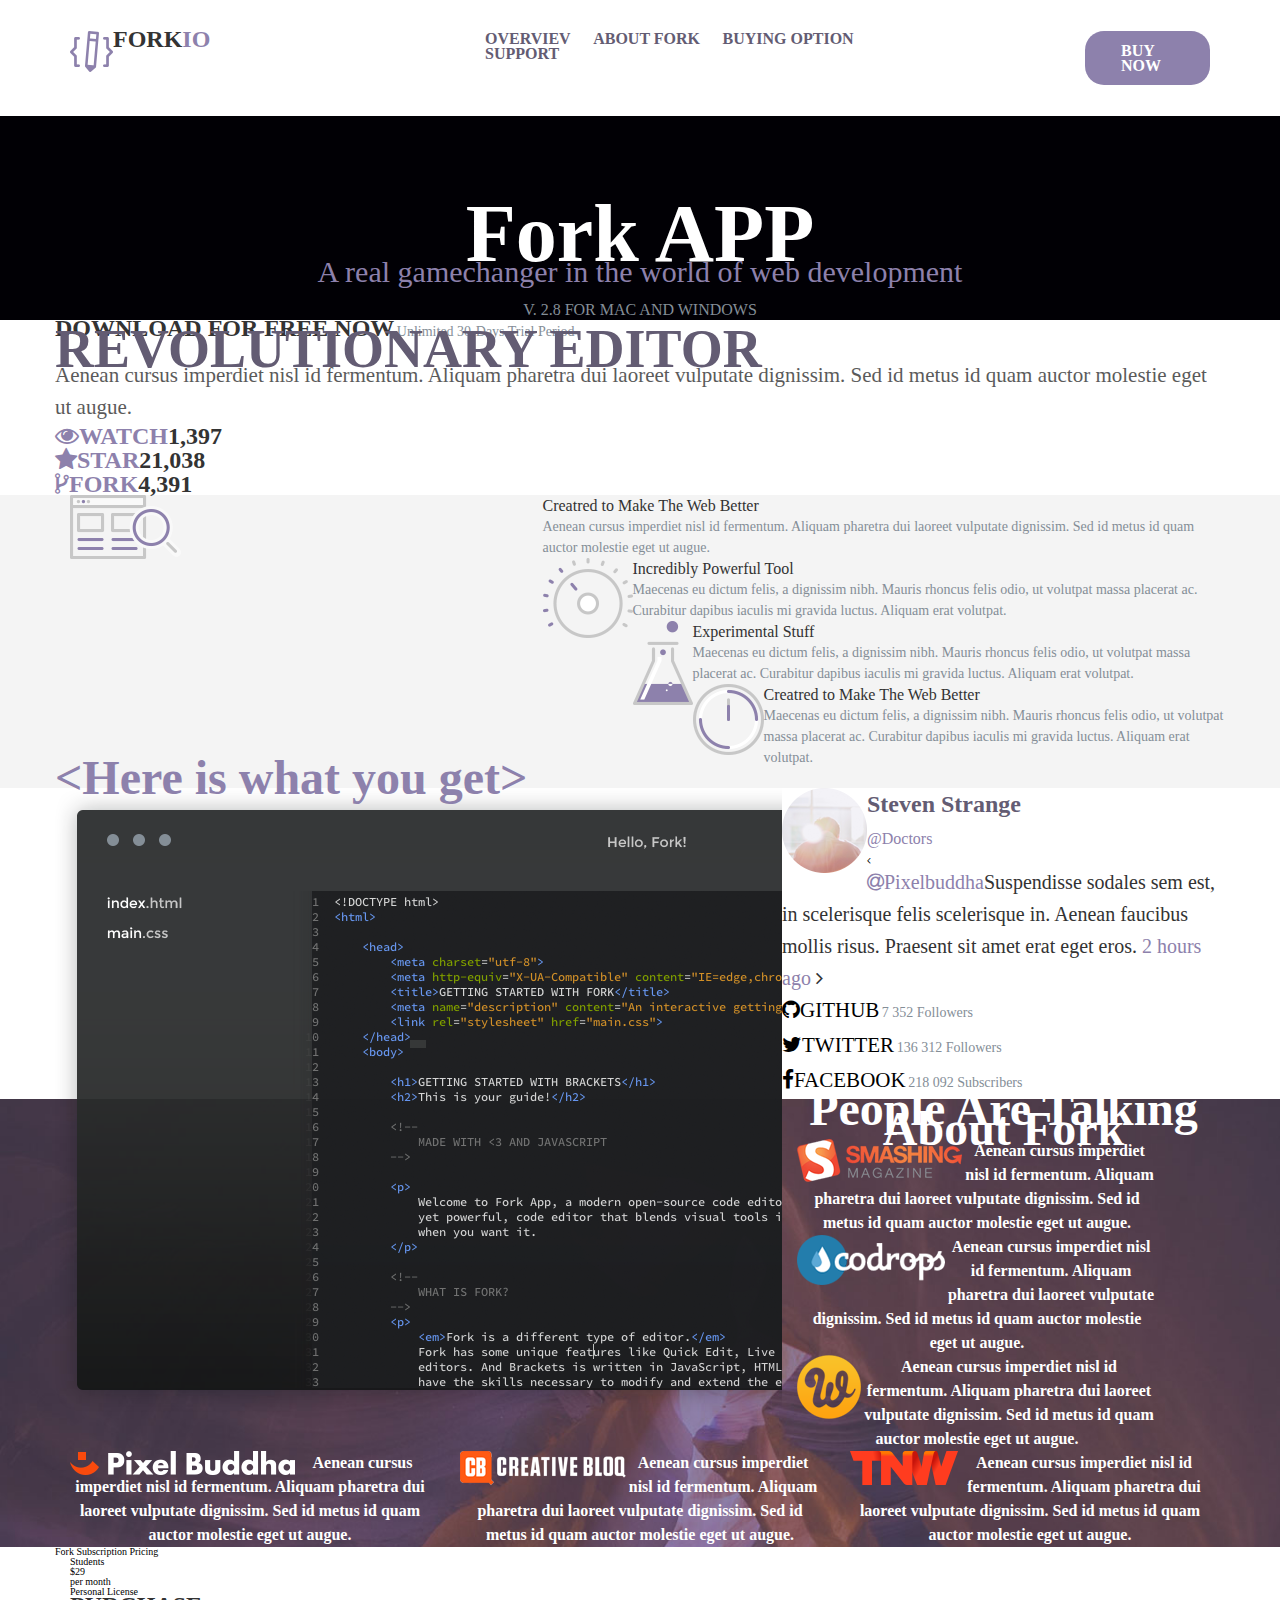
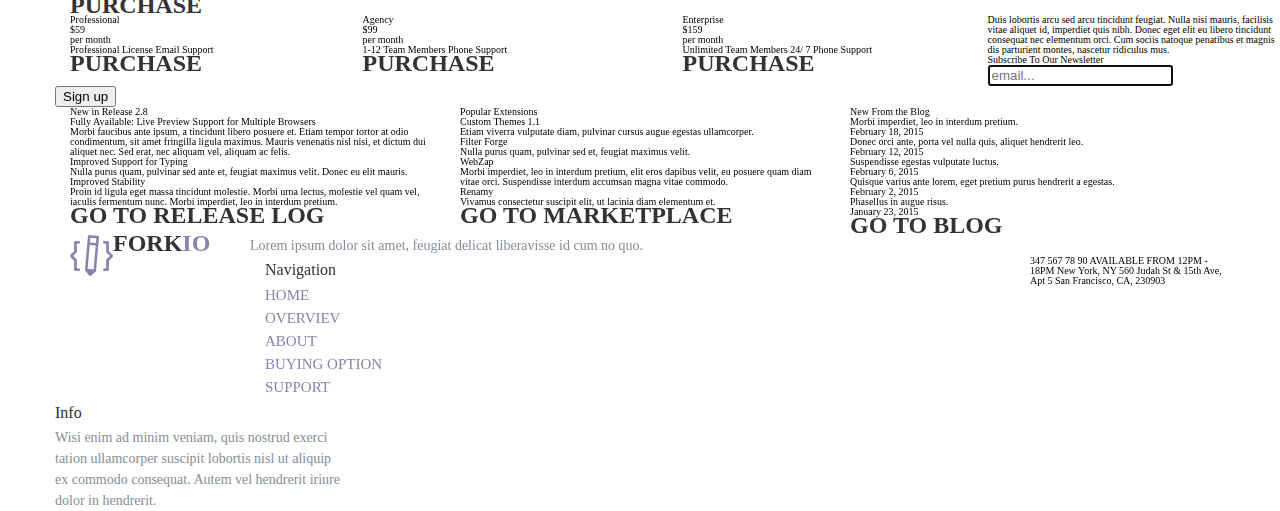
==== lesson10/index.html @ 921e69d2 "Added lesson10 & final lesson8" ====
<!DOCTYPE html>
<html>
<head>
	<title>lesson10</title>
	<meta charset="UTF-8">
	<meta name="viewport" content="width=device-width, initial-scale=1">
	<link href="../style/reset.css" rel="stylesheet" type="text/css">
	<link href="style/grid.css" rel="stylesheet" type="text/css">
	<link href="style/style.css" rel="stylesheet" type="text/css">
	<link href="style/media.css" rel="stylesheet" type="text/css">
	<link href="https://maxcdn.bootstrapcdn.com/font-awesome/4.5.0/css/font-awesome.min.css" rel="stylesheet">
</head>
<body>
	<header>
		<div class="container">
			<div class="m-col-4 xs-col-6 logo">
				<a href="#">
					<img src="img/logo.png" alt="logo">
					FORK<span>IO</span>
				</a>
			</div>
			<div class="m-col-8 xs-col-6 header-left">
				<nav class="m-col-8 xs-col-6">
					<ul>
						<li><a href="#">Overviev</a></li>
						<li><a href="#">About Fork</a></li>
						<li><a href="#">Buying Option</a></li>
						<li><a href="#">Support</a></li>
					</ul>
				</nav>
				<a class="s-col-2 button small" href="#">Buy Now</a>
			</div>
		</div>		
	</header>
	<section class="hero">
		<div class="container">
			<div class="">
				<h1>Fork APP</h1>
				<p>A real gamechanger in the world of web development</p>
				<span>v. 2.8 For Mac and Windows</span>
			</div>
		</div>
	</section>
	<section class="editor">
		<div class="container">
			<div class="download">
				<a href="#" class="button">Download For Free Now</a>
				<span>Unlimited 30-Days Trial Period</span>
			</div>
			<h1>Revolutionary editor</h1>
			<p>Aenean cursus imperdiet nisl id fermentum. Aliquam pharetra dui laoreet vulputate dignissim. Sed id metus id quam auctor molestie eget ut augue.</p>
			<ul>
				<li>
					<a href="#">
						<span><i class="fa fa-eye"></i>Watch</span>1,397
					</a>
				</li>
				<li>
					<a href="#">
						<span><i class="fa fa-star"></i>Star</span>21,038
					</a>
				</li>
				<li>
					<a href="#">
						<span><i class="fa fa-code-fork"></i>Fork</span>4,391
					</a>
				</li>
			</ul>
		</div>
	</section>
	<section class="features">
		<div class="container">
			<div class="">
				<ul>
		            <li>
		              	<div class="xs-col-12 s-col-6 m-col-5">
		               		<img src="img/icon1.png" alt="icon1">
		              	</div>
		             	<div class="">
			                <h3>Creatred to Make The Web Better</h3>
			                <p>Aenean cursus imperdiet nisl id fermentum. Aliquam pharetra dui laoreet vulputate dignissim. Sed id metus id quam auctor molestie eget ut augue.</p>
		              	</div>
		            </li>
		            <li>
		              	<div class="">
		               		<img src="img/icon2.png" alt="icon2">
		            	</div>
		             	<div class="text-box">
			                <h3>Incredibly Powerful Tool</h3>
			                <p>Maecenas eu dictum felis, a dignissim nibh. Mauris rhoncus felis odio, ut volutpat massa placerat ac. Curabitur dapibus iaculis mi gravida luctus. Aliquam erat volutpat.</p>
		             	</div>
		            </li>
		            <li>
		             	<div class="">
		                	<img src="img/icon3.png" alt="icon3">
		              	</div>
		              	<div class="text-box">
		                	<h3>Experimental Stuff</h3>
		                	<p>Maecenas eu dictum felis, a dignissim nibh. Mauris rhoncus felis odio, ut volutpat massa placerat ac. Curabitur dapibus iaculis mi gravida luctus. Aliquam erat volutpat.</p>
		           		</div>
		            </li>
		            <li>
		              	<div class="">
		                	<img src="img/icon4.png" alt="icon4">
		             	</div>
		              	<div class="">
		                	<h3>Creatred to Make The Web Better</h3>
		                	<p>Maecenas eu dictum felis, a dignissim nibh. Mauris rhoncus felis odio, ut volutpat massa placerat ac. Curabitur dapibus iaculis mi gravida luctus. Aliquam erat volutpat.</p>
		              	</div>
		            </li>
	          	</ul>
	        <div class=""> 	
	        	<h1>&#60;Here is what you get&#62;</h1>
	          	<img src="img/code.png" alt="code">					
	        </div>   	
          	</div>
		</div>
	</section>
	<section class="social">
		<div class="container">
			<div class="author">
				<div>
		            <img src="img/usirpic.png" alt="usirpic">
		        </div>
		        <div>
		        	Steven Strange
		        </div>
		        <span>@Doctors</span>
		    </div>
	        <div class="peremotka">
	        	<i class="fa fa-angle-left"></i>
			    <p><span><i class="fa fa-at"></i>Pixelbuddha</span>Suspendisse sodales sem est, in scelerisque felis scelerisque in. Aenean faucibus mollis risus. Praesent sit amet erat eget eros.
				</span>
				<span>2 hours ago</span>
				<i class="fa fa-angle-right"></i>
		        </div>		
			</div>
			<div class="soc_seti">
				<ul>
					<li>
						<a href="#" class="button"><i class="fa fa-github"></i>GitHub</a>
						<span>7 352 Followers</span>
					</li>
					<li>
						<a href="#" class="button"><i class="fa fa-twitter"></i>Twitter</a>
						<span>136 312 Followers</span>
					</li>
					<li>
						<a href="#" class="button"><i class="fa fa-facebook"></i>Facebook</a>
						<span>218 092 Subscribers</span>
					</li>
				</ul>
			</div>
		</div>
	</section>
	<section class="fork">
		<div class="container">
			<h1>People Are Talking About Fork</h1>
			<div class="row">
				<div class="xs-col-6 m-col-4">
			        <img src="img/logo1.png" alt="logo1">
	                <p>Aenean cursus imperdiet nisl id fermentum. Aliquam pharetra dui laoreet vulputate dignissim. Sed id metus id quam auctor molestie eget ut augue.</p>
				</div>
				<div class="xs-col-6 m-col-4">
			        <img src="img/logo2.png" alt="logo2">
	                <p>Aenean cursus imperdiet nisl id fermentum. Aliquam pharetra dui laoreet vulputate dignissim. Sed id metus id quam auctor molestie eget ut augue.</p>
				</div>	
				<div class="xs-col-6 m-col-4">
			        <img src="img/logo3.png" alt="logo3">
	                <p>Aenean cursus imperdiet nisl id fermentum. Aliquam pharetra dui laoreet vulputate dignissim. Sed id metus id quam auctor molestie eget ut augue.</p>
				</div>
				<div class="xs-col-6 m-col-4">
			        <img src="img/logo4.png" alt="logo4">
	                <p>Aenean cursus imperdiet nisl id fermentum. Aliquam pharetra dui laoreet vulputate dignissim. Sed id metus id quam auctor molestie eget ut augue.</p>
				</div>
				<div class="xs-col-6 m-col-4">
			        <img src="img/logo5.png" alt="logo5">
	                <p>Aenean cursus imperdiet nisl id fermentum. Aliquam pharetra dui laoreet vulputate dignissim. Sed id metus id quam auctor molestie eget ut augue.</p>
				</div>
				<div class="xs-col-6 m-col-4">
			        <img src="img/logo6.png" alt="logo6">
	                <p>Aenean cursus imperdiet nisl id fermentum. Aliquam pharetra dui laoreet vulputate dignissim. Sed id metus id quam auctor molestie eget ut augue.</p>
				</div>
			</div>
		</div>
	</section>
	<section id="subscription">
		<div class="container">
			<h1>Fork Subscription Pricing</h1>
			<div class="row">
				<div class="s-col-3">
					<h2>Students</h2>
					<span class="">$29</span>
					<div>per month</div>
					<p class="">Personal License</p>
					<a href="#" class="button white">purchase</a>
					</div>
				</div>
				<div class="s-col-3">
					<h2>Professional</h2>
					<span class="">$59</span>
					<div>per month</div>
					<p class="">Professional License Email Support</p>
					<a href="#" class="button white">purchase</a>
					</div>
				</div>
				<div class="s-col-3">
					<h2>Agency</h2>
					<span class="">$99</span>
					<div>per month</div>
					<p class="">1-12 Team Members Phone Support</p>
					<a href="#" class="button white">purchase</a>
					</div>
				</div>
				<div class="s-col-3">
					<h2>Enterprise</h2>
					<span class="">$159</span>
					<div>per month</div>
					<p class="">Unlimited Team Members 24/ 7 Phone Support</p>
					<a href="#" class="button white">purchase</a>
					</div>
				</div>
				<p>
					Duis lobortis arcu sed arcu tincidunt feugiat. Nulla nisi mauris, facilisis vitae aliquet id, imperdiet quis nibh. Donec eget elit eu libero tincidunt consequat nec elementum orci. Cum sociis natoque penatibus et magnis dis parturient montes, nascetur ridiculus mus. 
				</p>
			</div>
		</div>
	</section>
	<section class="newsletter">
		<div class="container">
			<h1>Subscribe To Our Newsletter</h1>
			<div class="sign_up">
				<form action="#" method="GET">
	    			<input type="email" placeholder="email..." autofocus="">
	  			  	<button type="submit">Sign up</button>
				</form>	
			</div>
		</div>
	</section>
	<section id="links">
		<div class="container">
			<div class="">
				<div class="m-col-4 s-col-12">
					<h2>New in Release 2.8</h2>
					<h3>Fully Available: Live Preview Support for Multiple Browsers</h3>
					<p>Morbi faucibus ante ipsum, a tincidunt libero posuere et. Etiam 
					tempor tortor at odio condimentum, sit amet fringilla ligula maximus.
					Mauris venenatis nisl nisi, et dictum dui aliquet nec. 
					Sed erat, nec aliquam vel, aliquam ac felis. 
					</p>
					<h3>Improved Support for Typing </h3>
					<p>Nulla purus quam, pulvinar sed ante et, feugiat maximus velit. Donec eu elit mauris. </p>
					<h3>Improved Stability</h3>
					<p>Proin id ligula eget massa tincidunt molestie. Morbi urna lectus, molestie vel quam vel, iaculis fermentum nunc. Morbi imperdiet, leo in interdum pretium.</p>
					<div class="">
						<a href="#" class="">Go to Release Log</a>
					</div>
				</div>
				<div class="m-col-4 s-col-12">
					<h2>Popular Extensions</h2>
					<h3>Custom Themes 1.1</h3>
					<p>Etiam viverra vulputate diam, pulvinar cursus augue egestas ullamcorper. </p>
					<h3>Filter Forge</h3>
					<p>Nulla purus quam, pulvinar sed et, feugiat maximus velit.</p>
					<h3>WebZap</h3>
					<p>Morbi imperdiet, leo in interdum pretium, elit eros dapibus velit, eu posuere quam diam vitae orci. Suspendisse interdum accumsan magna vitae commodo.
					</p>
					<h3>Renamy</h3>
					<p>Vivamus consectetur suscipit elit, ut lacinia diam elementum et.</p>
					<div class="">
						<a href="#" class="">Go to Marketplace</a>
					</div>
				</div>
				<div class="m-col-4 s-col-12">
					<h2>New From the Blog</h2>
					<p>Morbi imperdiet, leo in interdum pretium.</p>
					<span>February 18, 2015</span>
					<p>Donec orci ante, porta vel nulla quis, aliquet hendrerit leo.
					</p>
					<span>February 12, 2015</span>
					<p>Suspendisse egestas vulputate luctus.</p>
					<span>February 6, 2015</span>
					<p>Quisque varius ante lorem, eget pretium purus hendrerit a egestas. </p>
					<span>February 2, 2015</span>
					<p>Phasellus in augue risus. </p>
					<span>January 23, 2015</span>
					<div class="">
						<a href="#" class="">Go to Blog</a>
					</div>
				</div>
			</div>
		</div>
	</section>
	<footer>
		<div class="container">
			<div class="s-col-2 logo">
				<a href="#">
					<img src="img/logo.png" alt="logo">
					FORK<span>IO</span>
				</a>
			</div>
			<p>Lorem ipsum dolor sit amet, feugiat delicat liberavisse id cum no quo.</p>
			<div class="">
				<nav class="m-col-8">
					<h2>Navigation</h2>
					<ul>
						<li><a href="#">Home</a></li>
						<li><a href="#">Overviev</a></li>
						<li><a href="#">About</a></li>
						<li><a href="#">Buying Option</a></li>
						<li><a href="#">Support</a></li>
					</ul>
				</nav>
			</div>
			<div class="adress">
				<span>347 567 78 90</span>
				<span>AVAILABLE FROM 12PM - 18PM</span>
				<span>New York, NY</span>
				<adress>560 Judah St &#38; 15th Ave, Apt 5 San Francisco, CA, 230903</adress>
			</div>
			<div class="info  m-col-3">
				<h2>Info</h2>
				<p>
					Wisi enim ad minim veniam, quis nostrud exerci tation ullamcorper suscipit lobortis nisl ut aliquip ex commodo consequat. Autem vel hendrerit iriure dolor in hendrerit.
				</p>
			</div>
		</div>		
	</footer>
</body>
</html>
---- lesson10/style/grid.css ----
html {
  font-size: 62.5%;
}

.container {
  margin-right: auto;
  margin-left: auto;
  padding-right: 15px;
  padding-left: 15px;
}

.container:before,
.container:after {
  display: block;
  /* content: " "; */
}

.container:after {
  clear: both;
}

.row {
  margin-right: -15px;
  margin-left: -15px;
}

.row:before,
.row:after {
  display: block;
  content: " ";
}

.row:after {
  clear: both;
}

.xs-col-6,
.xs-col-12,
.s-col-2,
.s-col-3,
.s-col-9,
.s-col-10,
.s-col-12,
.m-col-4,
.m-col-8,
.l-col-3,
.l-col-6 {
  position: relative;
  padding-right: 15px;
  padding-left: 15px;
  min-height: 1px;
  box-sizing: border-box;
}


.visible-xs,
.visible-sm,
.visible-md,
.visible-lg {
  display: none !important;
}

@media (min-width: 320px) {
   .container {
    max-width: 480px;
    padding-right: 0;
    padding-left: 0;
  }

  .row {
    margin-right: 0;
    margin-left: 0;
  }

  .xs-col-6 {
  width: 50%;
  float: left;
}

.xs-col-12 {
  width: 100%;
  float: none;
}



}

@media (min-width: 320px) and (max-width: 767px) {
  .visible-xs,
  .visible-sm {
    display: block !important;
  }
} 

@media (min-width: 768px) {

  .container {
    max-width: 750px;
    padding-right: 0;
    padding-left: 0;
  }

  .row {
    margin-right: 0;
    margin-left: 0;
  }

  .s-col-2,
  .s-col-3,
  .s-col-6,
  .s-col-9,
  .s-col-10 {
    float: left;
  }

  .s-col-2 {
    width: 16.666666666666664%;
  }

  .s-col-3 {
    width: 25%;
  }

  .s-col-6 {
    width: 50%;
  }

  .s-col-9 {
    width: 75%;
  }

  .s-col-10 {
    width: 83.33333333333334%;
  }

  .s-col-12 {
    width: 100%;
  }


  .visible-md,
  .visible-lg {
    display: block !important;
  }
}

@media (min-width: 980px) {
  .container {
    max-width: 960px;
  }

  .m-col-4,
  .m-col-8,
  .m-col-3,
  .m-col-5,
  .m-col-6,
  .m-col-7 {
    float: left;
  }
  
  .m-col-3 {
    width: 25%;
  }
  .m-col-4 {
    width: 33.33333333333333%;
  }

  .m-col-5 {
    width: 41.66666666666667%;
  }

  .m-col-6 {
    width: 50%;
  }
  
  .m-col-7 {
    width: 58.33333333333333%;
  }
  .m-col-8 {
    width: 66.66666666666666%;
  }
}

@media (min-width: 1200px) {
  .container {
    max-width: 1170px;
  }

  .l-col-3,
  .l-col-6 {
    float: left;
  }

  .l-col-3 {
    width: 25%;
  }

  .l-col-6 {
    width: 50%;
  }
}
---- lesson10/style/style.css ----
body {
	background-color: white; 
}

.container {
	width: 1170px;
}


/*---------------------  section_header --------------------*/
header {
	overflow: hidden;
	padding: 31px 0;
}

a {
	font-family: Lato;
	font-size: 24px;
	font-weight: 700;
	line-height: 16px;
	text-transform: uppercase;
	color: #333;
	text-decoration: none;
}

.logo a {
	padding-bottom: 11px;
}
img {
	display: block;
	max-width: 100%;
	float: left;
}

header .container {
	padding: 25px 15 px;
}

header .logo {
	text-transform: uppercase;
}

.header-left a {
	color: white;
	font-family: Montserrat;
	font-size: 16px;
	font-weight: 700;
	line-height: 15px;
	padding: 0px 10px;
}

.header-left nav ul li a:hover {
	color: #8d81ac;
	transition: 0,5;
}

.header-left
.button {
	background-color: #8d81ac;
	border-radius: 19px;
}

.header-left nav ul li a {
	color: #635c73;
}

.button.small {
    padding: 12px 36px;
    float: right;
}

header nav ul li {
	display: inline-block;
}

nav a {
	color: white;
	font-family: Montserrat;
	font-size: 16px;
	font-weight: 700;
	line-height: 15px;
}

a span {
	color: #8d81ac;
}




/*---------------------  section_hero --------------------*/

.hero {
	background-image: url('../img/background1.png');
	background-size: cover;
	text-align: center;
}

.hero h1 {
	color: white;
	font-family: Montserrat;
	font-size: 82px;
	font-weight: 700;
	line-height: 20px;
	padding: 108px 0 18px;
}

.hero p {
	color: #8d81ac;
	font-family: Lato;
	font-size: 30px;
	font-weight: 400;
	line-height: 20px;
	padding-bottom: 18px;
}

.hero span {
	color: #848e97;
	font-family: Montserrat;
	font-size: 16px;
	font-weight: 400;
	line-height: 20px;
	text-transform: uppercase;
}

/*---------------------  section_editor --------------------*/

.download button {
	width: 256px;
	height: 17px;
	color: white;
	font-family: Montserrat;
	font-size: 21px;
	font-weight: 700;
	line-height: 20px;
	background-color: #8d81ac;
}

.download span {
	color: #848e97;
	font-family: Montserrat;
	font-size: 14px;
	font-weight: 400;
	line-height: 15px;
}

.editor h1 {
	color: #635c73;
	font-family: Montserrat;
	font-size: 54px;
	font-weight: 700;
	line-height: 20px;
	text-transform: uppercase;
}
	
.editor p {
	opacity: 0.8;
	color: #323232;
	font-family: SourceSansPro;
	font-size: 21px;
	font-weight: 400;
	line-height: 32px;
}

/*---------------------  section_features --------------------*/

.features {
	background-color: #f4f4f4;
}

.features h1 {
	color: #8d81ac;
	font-family: Montserrat;
	font-size: 48px;
	font-weight: 700;
	line-height: 20px;
}

.features h3 {
	color: #323232;
	font-family: Montserrat;
	font-size: 16px;
	font-weight: 400;
	line-height: 21px;
}

.features p {
	color: #848e97;
	font-family: Montserrat;
	font-size: 14px;
	font-weight: 400;
	line-height: 21px;
}

/*---------------------  section_social --------------------*/

.author {
	color: #635c73;
	font-family: Montserrat;
	font-size: 24px;
	font-weight: 700;
	line-height: 32px;
}

.author span {
	color: #8d81ac;
	font-family: Montserrat;
	font-size: 16px;
	font-weight: 400;
	line-height: 32px;
}

.peremotka p {
	font-family: SourceSansPro;
	font-size: 20px;
	font-weight: 400;
	line-height: 32px;
	color: #333;
}

.peremotka p span{
	color: #8d81ac;
}

.soc_seti a {
	color: black;z
	font-family: Montserrat;
	font-size: 21px;
	font-weight: 400;
	line-height: 32px;
}

.soc_seti span {
	color: #848e97;
	font-family: Montserrat;
	font-size: 14px;
	font-weight: 400;
	line-height: 32px;
}

.soc_seti button {
	background-color: #f3f3f3;
	border-radius: 4px;
}

/*---------------------  section_fork --------------------*/

.fork {
	background-image: url('../img/background5.png');
	background-size: cover;
	text-align: center;
}

.fork h1 {
	color: white;
	font-family: Montserrat;
	font-size: 48px;
	font-weight: 700;
	line-height: 20px;
}

.fork p {
	color: white;
	font-family: SourceSansPro;
	font-size: 16px;
	font-weight: 700;
	line-height: 24px;
}


/*---------------------  section_subscription --------------------*/

.subscription h1 {
	color: white;
	font-family: Montserrat;
	font-size: 48px;
	font-weight: 700;
	line-height: 20px;
}

.subscription h2 {
	
}

/*---------------------  section_header --------------------*/
/*---------------------  section_header --------------------*/
/*---------------------  section_footer --------------------*/

footer {
	
}

footer p {
	color: #848e97;
	font-family: Montserrat;
	font-size: 14px;
	font-weight: 400;
	line-height: 21px;
}

footer h2 {
	color: #323232;
	font-family: Montserrat;
	font-size: 16px;
	font-weight: 400;
	line-height: 28px;
}

footer nav ul li a {
	color: #8d81ac;
	font-size: 15px;
	font-weight: 400;
	line-height: 23px;
}

.adress frst{
	
}
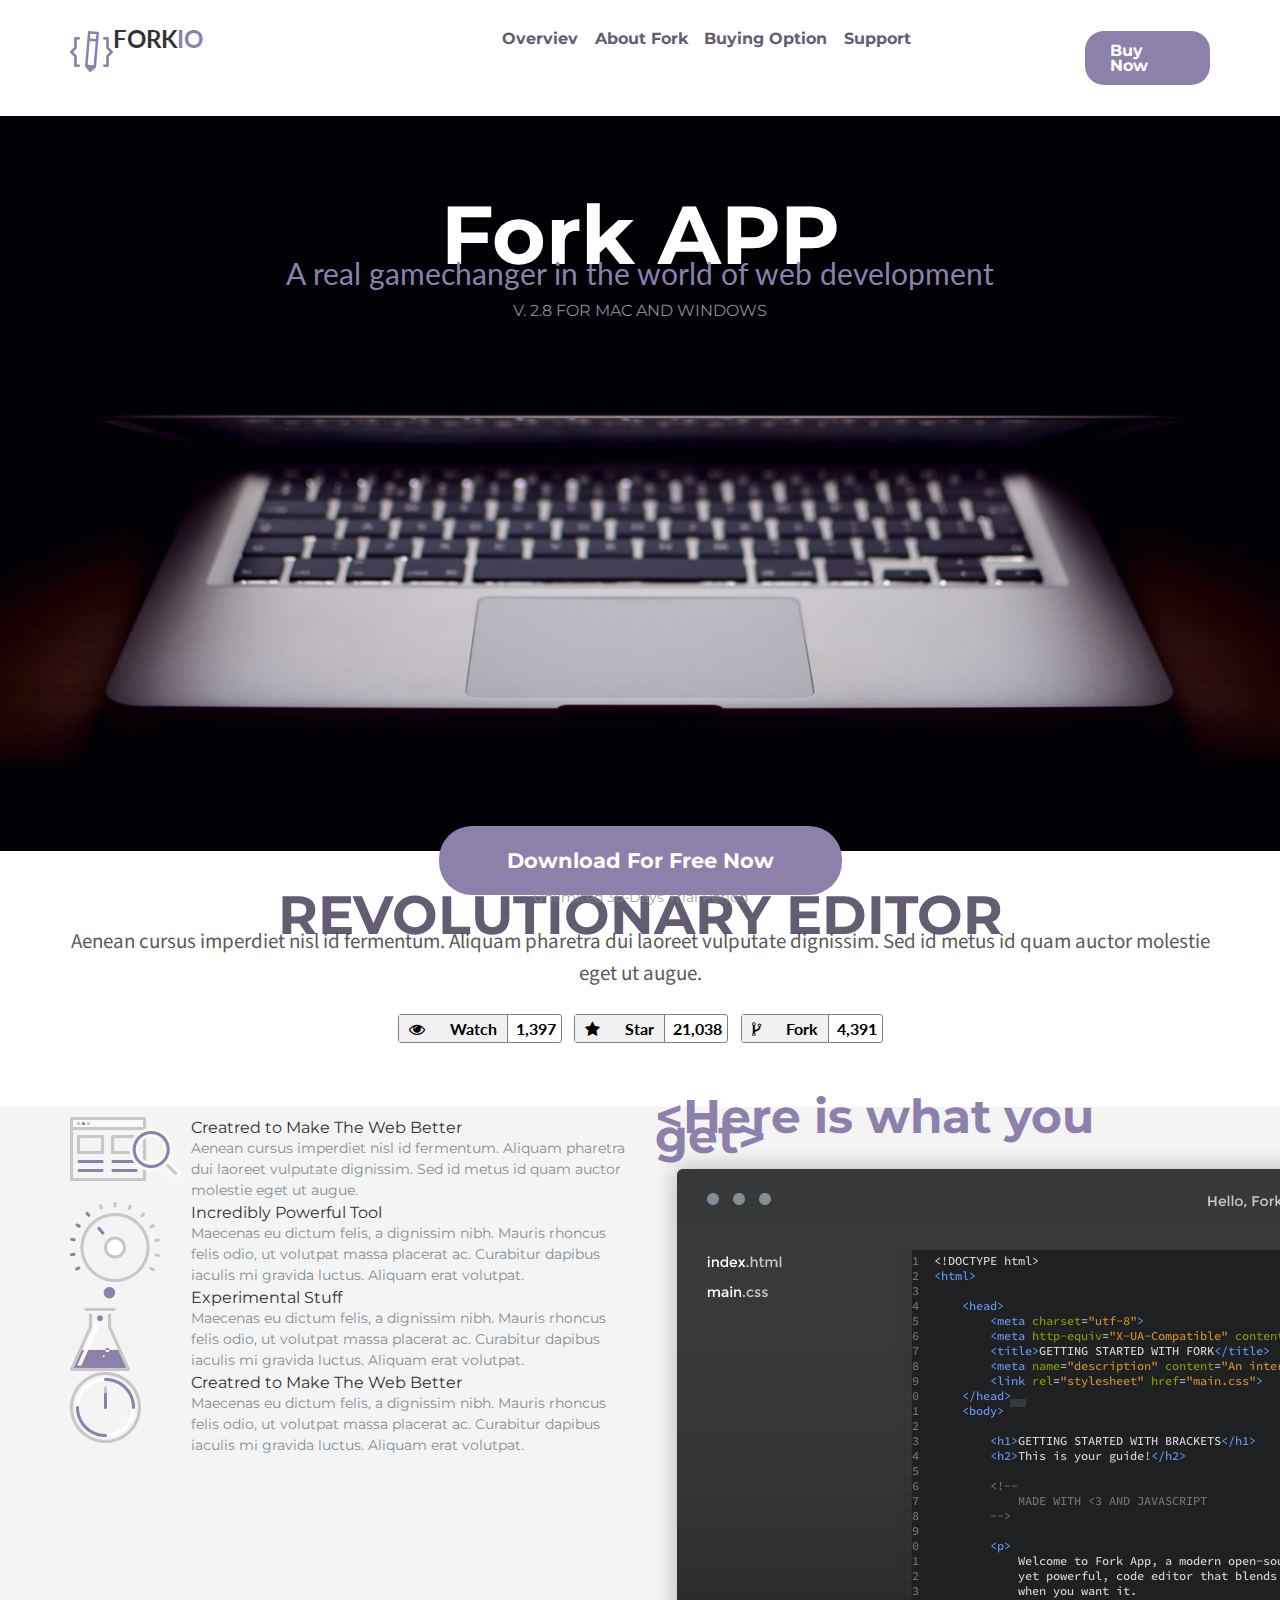
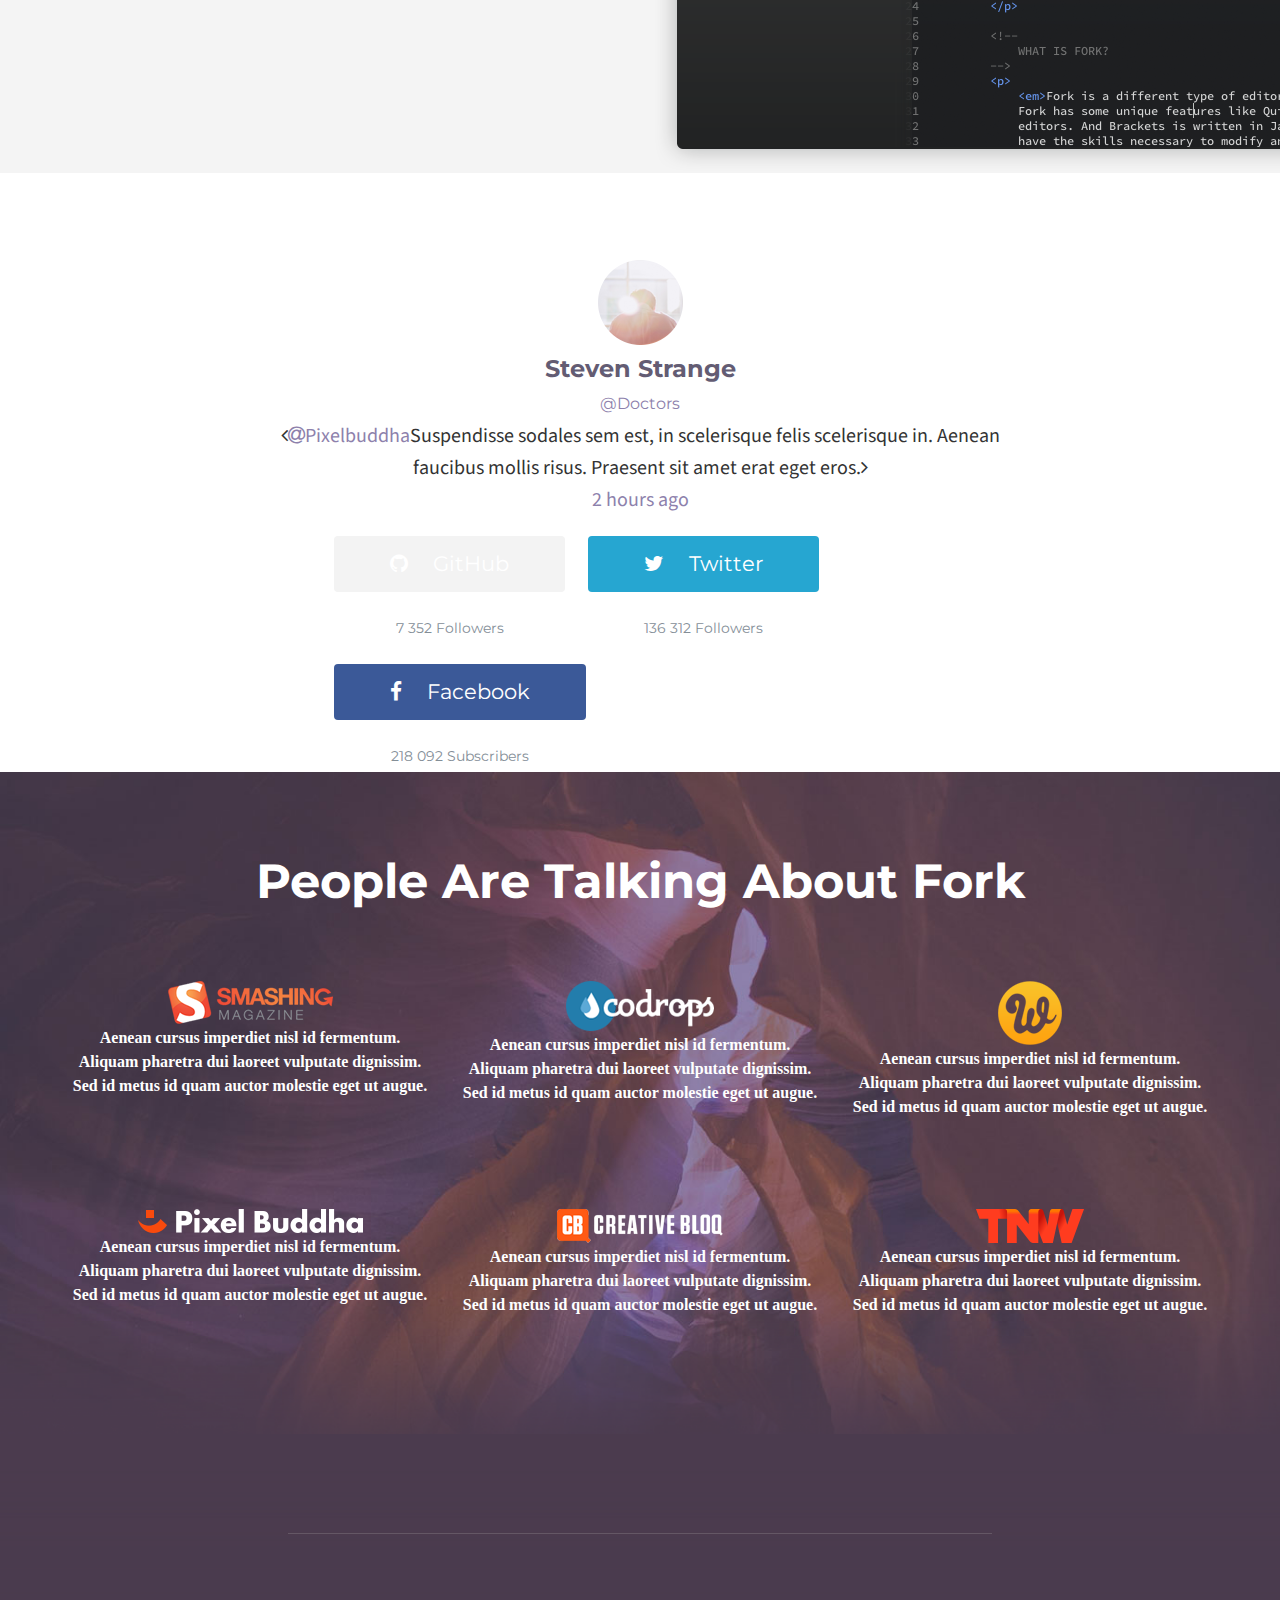
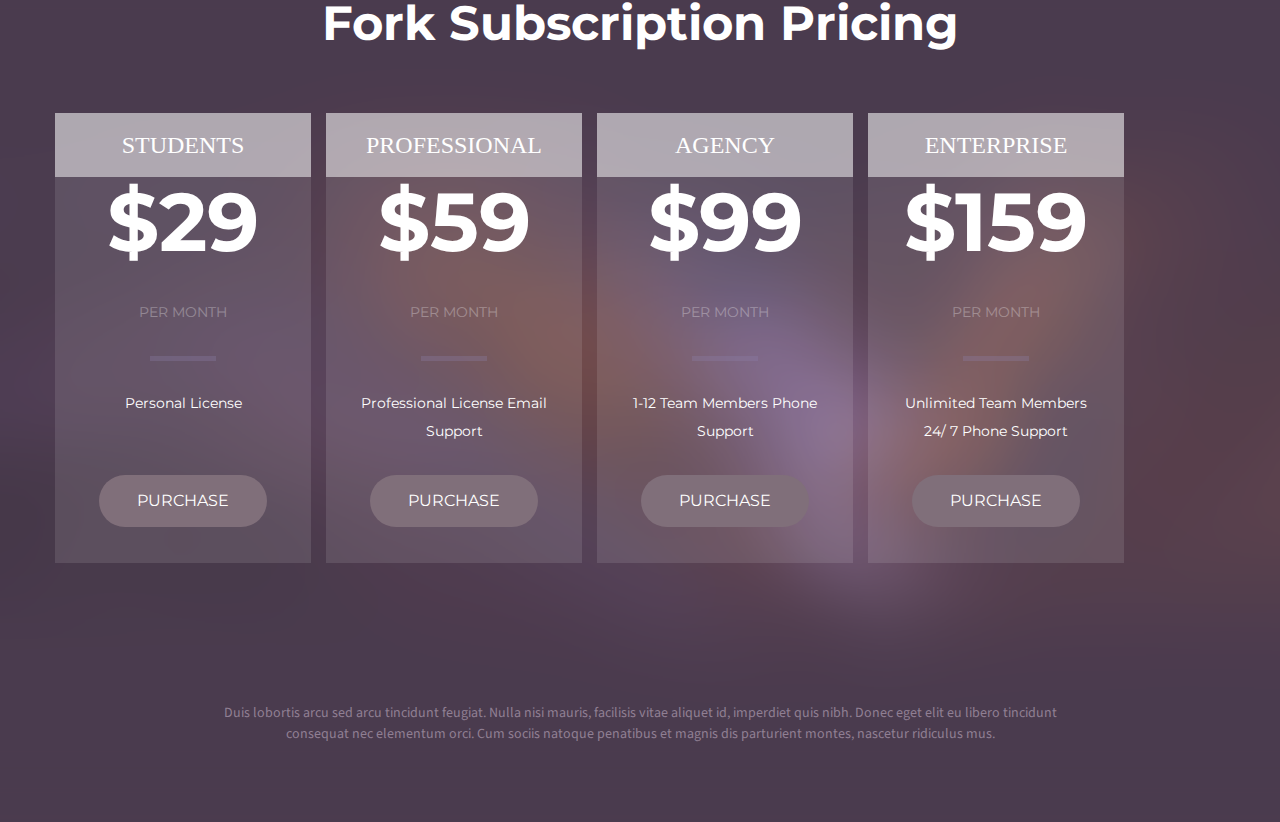
==== commit 08b6ce03: "Added lesson10 part2" ====
--- a/lesson10/index.html
+++ b/lesson10/index.html
@@ -8,6 +8,10 @@
 	<link href="style/grid.css" rel="stylesheet" type="text/css">
 	<link href="style/style.css" rel="stylesheet" type="text/css">
 	<link href="style/media.css" rel="stylesheet" type="text/css">
+	<link href='https://fonts.googleapis.com/css?family=Lato:700' rel='stylesheet' type='text/css'>
+	<link href='https://fonts.googleapis.com/css?family=Montserrat' rel='stylesheet' type='text/css'>
+	<link href='https://fonts.googleapis.com/css?family=Montserrat:700' rel='stylesheet' type='text/css'>
+	<link href='https://fonts.googleapis.com/css?family=Source+Sans+Pro' rel='stylesheet' type='text/css'>
 	<link href="https://maxcdn.bootstrapcdn.com/font-awesome/4.5.0/css/font-awesome.min.css" rel="stylesheet">
 </head>
 <body>
@@ -21,7 +25,7 @@
 			</div>
 			<div class="m-col-8 xs-col-6 header-left">
 				<nav class="m-col-8 xs-col-6">
-					<ul>
+					<ul class="nav">
 						<li><a href="#">Overviev</a></li>
 						<li><a href="#">About Fork</a></li>
 						<li><a href="#">Buying Option</a></li>
@@ -34,7 +38,7 @@
 	</header>
 	<section class="hero">
 		<div class="container">
-			<div class="">
+			<div class="fork_app">
 				<h1>Fork APP</h1>
 				<p>A real gamechanger in the world of web development</p>
 				<span>v. 2.8 For Mac and Windows</span>
@@ -45,7 +49,7 @@
 		<div class="container">
 			<div class="download">
 				<a href="#" class="button">Download For Free Now</a>
-				<span>Unlimited 30-Days Trial Period</span>
+				<p>Unlimited 30-Days Trial Period</p>
 			</div>
 			<h1>Revolutionary editor</h1>
 			<p>Aenean cursus imperdiet nisl id fermentum. Aliquam pharetra dui laoreet vulputate dignissim. Sed id metus id quam auctor molestie eget ut augue.</p>
@@ -70,46 +74,48 @@
 	</section>
 	<section class="features">
 		<div class="container">
-			<div class="">
-				<ul>
-		            <li>
-		              	<div class="xs-col-12 s-col-6 m-col-5">
-		               		<img src="img/icon1.png" alt="icon1">
-		              	</div>
-		             	<div class="">
-			                <h3>Creatred to Make The Web Better</h3>
-			                <p>Aenean cursus imperdiet nisl id fermentum. Aliquam pharetra dui laoreet vulputate dignissim. Sed id metus id quam auctor molestie eget ut augue.</p>
-		              	</div>
-		            </li>
-		            <li>
-		              	<div class="">
-		               		<img src="img/icon2.png" alt="icon2">
-		            	</div>
-		             	<div class="text-box">
-			                <h3>Incredibly Powerful Tool</h3>
-			                <p>Maecenas eu dictum felis, a dignissim nibh. Mauris rhoncus felis odio, ut volutpat massa placerat ac. Curabitur dapibus iaculis mi gravida luctus. Aliquam erat volutpat.</p>
-		             	</div>
-		            </li>
-		            <li>
-		             	<div class="">
-		                	<img src="img/icon3.png" alt="icon3">
-		              	</div>
-		              	<div class="text-box">
-		                	<h3>Experimental Stuff</h3>
-		                	<p>Maecenas eu dictum felis, a dignissim nibh. Mauris rhoncus felis odio, ut volutpat massa placerat ac. Curabitur dapibus iaculis mi gravida luctus. Aliquam erat volutpat.</p>
-		           		</div>
-		            </li>
-		            <li>
-		              	<div class="">
-		                	<img src="img/icon4.png" alt="icon4">
-		             	</div>
-		              	<div class="">
-		                	<h3>Creatred to Make The Web Better</h3>
-		                	<p>Maecenas eu dictum felis, a dignissim nibh. Mauris rhoncus felis odio, ut volutpat massa placerat ac. Curabitur dapibus iaculis mi gravida luctus. Aliquam erat volutpat.</p>
-		              	</div>
-		            </li>
-	          	</ul>
-	        <div class=""> 	
+			<div class="row">
+				<div class="xs-col-12 s-col-6 m-col-5">
+					<ul>
+			            <li>
+			              	<div>
+			               		<img src="img/icon1.png" alt="icon1">
+			              	</div>
+			             	<div class="text-box">
+				                <h3>Creatred to Make The Web Better</h3>
+				                <p>Aenean cursus imperdiet nisl id fermentum. Aliquam pharetra dui laoreet vulputate dignissim. Sed id metus id quam auctor molestie eget ut augue.</p>
+			              	</div>
+			            </li>
+			            <li>
+			              	<div>
+			               		<img src="img/icon2.png" alt="icon2">
+			            	</div>
+			             	<div class="text-box">
+				                <h3>Incredibly Powerful Tool</h3>
+				                <p>Maecenas eu dictum felis, a dignissim nibh. Mauris rhoncus felis odio, ut volutpat massa placerat ac. Curabitur dapibus iaculis mi gravida luctus. Aliquam erat volutpat.</p>
+			             	</div>
+			            </li>
+			            <li>
+			             	<div>
+			                	<img src="img/icon3.png" alt="icon3">
+			              	</div>
+			              	<div class="text-box">
+			                	<h3>Experimental Stuff</h3>
+			                	<p>Maecenas eu dictum felis, a dignissim nibh. Mauris rhoncus felis odio, ut volutpat massa placerat ac. Curabitur dapibus iaculis mi gravida luctus. Aliquam erat volutpat.</p>
+			           		</div>
+			            </li>
+			            <li>
+			              	<div>
+			                	<img src="img/icon4.png" alt="icon4">
+			             	</div>
+			              	<div class="text-box">
+			                	<h3>Creatred to Make The Web Better</h3>
+			                	<p>Maecenas eu dictum felis, a dignissim nibh. Mauris rhoncus felis odio, ut volutpat massa placerat ac. Curabitur dapibus iaculis mi gravida luctus. Aliquam erat volutpat.</p>
+			              	</div>
+			            </li>
+		          	</ul>
+		        </div>
+	        <div class="xs-col-12 s-col-6 m-col-7"> 	
 	        	<h1>&#60;Here is what you get&#62;</h1>
 	          	<img src="img/code.png" alt="code">					
 	        </div>   	
@@ -127,26 +133,23 @@
 		        </div>
 		        <span>@Doctors</span>
 		    </div>
-	        <div class="peremotka">
-	        	<i class="fa fa-angle-left"></i>
-			    <p><span><i class="fa fa-at"></i>Pixelbuddha</span>Suspendisse sodales sem est, in scelerisque felis scelerisque in. Aenean faucibus mollis risus. Praesent sit amet erat eget eros.
-				</span>
-				<span>2 hours ago</span>
-				<i class="fa fa-angle-right"></i>
-		        </div>		
-			</div>
-			<div class="soc_seti">
+	        <div class="row peremotka">
+	        	<p>
+	        		<i class="fa fa-angle-left"></i><span><i class="fa fa-at"></i>Pixelbuddha</span>Suspendisse sodales sem est, in scelerisque felis scelerisque in. Aenean faucibus mollis risus. Praesent sit amet erat eget eros.<i class="fa fa-angle-right"></i><br>
+					<span>2 hours ago</span>
+			</div>
+			<div class="row soc_seti">
 				<ul>
 					<li>
-						<a href="#" class="button"><i class="fa fa-github"></i>GitHub</a>
+						<a href="#" class="button_git social"><i class="fa fa-github"></i>GitHub</a>
 						<span>7 352 Followers</span>
 					</li>
 					<li>
-						<a href="#" class="button"><i class="fa fa-twitter"></i>Twitter</a>
+						<a href="#" class="button_twit social"><i class="fa fa-twitter"></i>Twitter</a>
 						<span>136 312 Followers</span>
 					</li>
 					<li>
-						<a href="#" class="button"><i class="fa fa-facebook"></i>Facebook</a>
+						<a href="#" class="button_face social"><i class="fa fa-facebook"></i>Facebook</a>
 						<span>218 092 Subscribers</span>
 					</li>
 				</ul>
@@ -157,27 +160,27 @@
 		<div class="container">
 			<h1>People Are Talking About Fork</h1>
 			<div class="row">
-				<div class="xs-col-6 m-col-4">
+				<div class="xs-col-6 m-col-4 label">
 			        <img src="img/logo1.png" alt="logo1">
 	                <p>Aenean cursus imperdiet nisl id fermentum. Aliquam pharetra dui laoreet vulputate dignissim. Sed id metus id quam auctor molestie eget ut augue.</p>
 				</div>
-				<div class="xs-col-6 m-col-4">
+				<div class="xs-col-6 m-col-4 label">
 			        <img src="img/logo2.png" alt="logo2">
 	                <p>Aenean cursus imperdiet nisl id fermentum. Aliquam pharetra dui laoreet vulputate dignissim. Sed id metus id quam auctor molestie eget ut augue.</p>
 				</div>	
-				<div class="xs-col-6 m-col-4">
+				<div class="xs-col-6 m-col-4 label">
 			        <img src="img/logo3.png" alt="logo3">
 	                <p>Aenean cursus imperdiet nisl id fermentum. Aliquam pharetra dui laoreet vulputate dignissim. Sed id metus id quam auctor molestie eget ut augue.</p>
 				</div>
-				<div class="xs-col-6 m-col-4">
+				<div class="xs-col-6 m-col-4 label">
 			        <img src="img/logo4.png" alt="logo4">
 	                <p>Aenean cursus imperdiet nisl id fermentum. Aliquam pharetra dui laoreet vulputate dignissim. Sed id metus id quam auctor molestie eget ut augue.</p>
 				</div>
-				<div class="xs-col-6 m-col-4">
+				<div class="xs-col-6 m-col-4 label">
 			        <img src="img/logo5.png" alt="logo5">
 	                <p>Aenean cursus imperdiet nisl id fermentum. Aliquam pharetra dui laoreet vulputate dignissim. Sed id metus id quam auctor molestie eget ut augue.</p>
 				</div>
-				<div class="xs-col-6 m-col-4">
+				<div class="xs-col-6 m-col-4 label">
 			        <img src="img/logo6.png" alt="logo6">
 	                <p>Aenean cursus imperdiet nisl id fermentum. Aliquam pharetra dui laoreet vulputate dignissim. Sed id metus id quam auctor molestie eget ut augue.</p>
 				</div>
@@ -188,44 +191,41 @@
 		<div class="container">
 			<h1>Fork Subscription Pricing</h1>
 			<div class="row">
-				<div class="s-col-3">
+				<div class="s-col-3 price">
 					<h2>Students</h2>
-					<span class="">$29</span>
-					<div>per month</div>
-					<p class="">Personal License</p>
+					<div>$29</div>
+					<span>per month</span>
+					<p>Personal License</p>
 					<a href="#" class="button white">purchase</a>
-					</div>
-				</div>
-				<div class="s-col-3">
+				</div>
+				<div class="s-col-3 price">
 					<h2>Professional</h2>
-					<span class="">$59</span>
-					<div>per month</div>
-					<p class="">Professional License Email Support</p>
+					<div>$59</div>
+					<span>per month</span>
+					<p>Professional License Email Support</p>
 					<a href="#" class="button white">purchase</a>
-					</div>
-				</div>
-				<div class="s-col-3">
+				</div>
+				<div class="s-col-3 price">
 					<h2>Agency</h2>
-					<span class="">$99</span>
-					<div>per month</div>
-					<p class="">1-12 Team Members Phone Support</p>
+					<div>$99</div>
+					<span>per month</span>
+					<p>1-12 Team Members Phone Support</p>
 					<a href="#" class="button white">purchase</a>
-					</div>
-				</div>
-				<div class="s-col-3">
+				</div>
+				<div class="s-col-3 price">
 					<h2>Enterprise</h2>
-					<span class="">$159</span>
-					<div>per month</div>
-					<p class="">Unlimited Team Members 24/ 7 Phone Support</p>
+					<div>$159</div>
+					<span>per month</span>
+					<p>Unlimited Team Members 24/ 7 Phone Support</p>
 					<a href="#" class="button white">purchase</a>
-					</div>
-				</div>
-				<p>
-					Duis lobortis arcu sed arcu tincidunt feugiat. Nulla nisi mauris, facilisis vitae aliquet id, imperdiet quis nibh. Donec eget elit eu libero tincidunt consequat nec elementum orci. Cum sociis natoque penatibus et magnis dis parturient montes, nascetur ridiculus mus. 
-				</p>
-			</div>
-		</div>
-	</section>
+				</div>
+			</div>
+			<p>
+				Duis lobortis arcu sed arcu tincidunt feugiat. Nulla nisi mauris, facilisis vitae aliquet id, imperdiet quis nibh. Donec eget elit eu libero tincidunt consequat nec elementum orci. Cum sociis natoque penatibus et magnis dis parturient montes, nascetur ridiculus mus. 
+			</p>
+		</div>
+	</section>
+		<!--
 	<section class="newsletter">
 		<div class="container">
 			<h1>Subscribe To Our Newsletter</h1>
@@ -326,5 +326,6 @@
 			</div>
 		</div>		
 	</footer>
+	-->
 </body>
 </html>--- a/lesson10/style/grid.css
+++ b/lesson10/style/grid.css
@@ -12,7 +12,7 @@
 .container:before,
 .container:after {
   display: block;
-  /* content: " "; */
+  content: " ";
 }
 
 .container:after {
@@ -52,27 +52,7 @@
   box-sizing: border-box;
 }
 
-
-.visible-xs,
-.visible-sm,
-.visible-md,
-.visible-lg {
-  display: none !important;
-}
-
-@media (min-width: 320px) {
-   .container {
-    max-width: 480px;
-    padding-right: 0;
-    padding-left: 0;
-  }
-
-  .row {
-    margin-right: 0;
-    margin-left: 0;
-  }
-
-  .xs-col-6 {
+.xs-col-6 {
   width: 50%;
   float: left;
 }
@@ -82,19 +62,7 @@
   float: none;
 }
 
-
-
-}
-
-@media (min-width: 320px) and (max-width: 767px) {
-  .visible-xs,
-  .visible-sm {
-    display: block !important;
-  }
-} 
-
 @media (min-width: 768px) {
-
   .container {
     max-width: 750px;
     padding-right: 0;
@@ -108,7 +76,6 @@
 
   .s-col-2,
   .s-col-3,
-  .s-col-6,
   .s-col-9,
   .s-col-10 {
     float: left;
@@ -122,10 +89,6 @@
     width: 25%;
   }
 
-  .s-col-6 {
-    width: 50%;
-  }
-
   .s-col-9 {
     width: 75%;
   }
@@ -137,12 +100,6 @@
   .s-col-12 {
     width: 100%;
   }
-
-
-  .visible-md,
-  .visible-lg {
-    display: block !important;
-  }
 }
 
 @media (min-width: 980px) {
@@ -151,32 +108,14 @@
   }
 
   .m-col-4,
-  .m-col-8,
-  .m-col-3,
-  .m-col-5,
-  .m-col-6,
-  .m-col-7 {
+  .m-col-8 {
     float: left;
   }
-  
-  .m-col-3 {
-    width: 25%;
-  }
+
   .m-col-4 {
     width: 33.33333333333333%;
   }
 
-  .m-col-5 {
-    width: 41.66666666666667%;
-  }
-
-  .m-col-6 {
-    width: 50%;
-  }
-  
-  .m-col-7 {
-    width: 58.33333333333333%;
-  }
   .m-col-8 {
     width: 66.66666666666666%;
   }
--- a/lesson10/style/style.css
+++ b/lesson10/style/style.css
@@ -14,11 +14,10 @@
 }
 
 a {
-	font-family: Lato;
+	font-family: 'Lato', sans-serif;
 	font-size: 24px;
 	font-weight: 700;
 	line-height: 16px;
-	text-transform: uppercase;
 	color: #333;
 	text-decoration: none;
 }
@@ -26,7 +25,8 @@
 .logo a {
 	padding-bottom: 11px;
 }
-img {
+
+header img {
 	display: block;
 	max-width: 100%;
 	float: left;
@@ -42,16 +42,19 @@
 
 .header-left a {
 	color: white;
-	font-family: Montserrat;
+	font-family: 'Montserrat', sans-serif;
 	font-size: 16px;
 	font-weight: 700;
 	line-height: 15px;
-	padding: 0px 10px;
+	padding: 0px 7px;
 }
 
 .header-left nav ul li a:hover {
-	color: #8d81ac;
+	color: white;
 	transition: 0,5;
+	background-color: #8d81ac;
+	border-radius: 19px;
+	padding: 12px 25px;
 }
 
 .header-left
@@ -64,8 +67,12 @@
 	color: #635c73;
 }
 
+.nav {
+	padding-left: 20px;
+}
+
 .button.small {
-    padding: 12px 36px;
+    padding: 12px 25px;
     float: right;
 }
 
@@ -73,20 +80,9 @@
 	display: inline-block;
 }
 
-nav a {
-	color: white;
-	font-family: Montserrat;
-	font-size: 16px;
-	font-weight: 700;
-	line-height: 15px;
-}
-
 a span {
 	color: #8d81ac;
 }
-
-
-
 
 /*---------------------  section_hero --------------------*/
 
@@ -94,11 +90,13 @@
 	background-image: url('../img/background1.png');
 	background-size: cover;
 	text-align: center;
+	padding-top: 1px;
+    padding-bottom: 530px;
 }
 
 .hero h1 {
 	color: white;
-	font-family: Montserrat;
+	font-family: 'Montserrat', sans-serif;
 	font-size: 82px;
 	font-weight: 700;
 	line-height: 20px;
@@ -107,7 +105,7 @@
 
 .hero p {
 	color: #8d81ac;
-	font-family: Lato;
+	font-family: 'Lato', sans-serif;
 	font-size: 30px;
 	font-weight: 400;
 	line-height: 20px;
@@ -116,7 +114,7 @@
 
 .hero span {
 	color: #848e97;
-	font-family: Montserrat;
+	font-family: 'Montserrat', sans-serif;
 	font-size: 16px;
 	font-weight: 400;
 	line-height: 20px;
@@ -124,29 +122,66 @@
 }
 
 /*---------------------  section_editor --------------------*/
-
-.download button {
-	width: 256px;
+.editor  {
+	text-align: center;
+}
+
+.editor ul li {
+    display: inline-block;
+    margin: 32px 5px 70px;
+}
+
+.editor ul a {
+    padding: 4px 5px 4px 0;
+    border: 1px solid grey;
+    border-radius: 3px;
+    color: black;
+    font-size: 16px;
+}
+
+.editor ul span {
+    margin-right: 8px;
+    background-color: #f1f1f1;
+    color: black;
+    padding: 4px 10px;
+    border-right: 1px solid grey;
+}
+
+a {
+    text-decoration: none;
+    display: inline;
+}
+
+.download .button {
+	width: 254px;
 	height: 17px;
 	color: white;
-	font-family: Montserrat;
+	font-family: 'Montserrat', sans-serif;
 	font-size: 21px;
 	font-weight: 700;
 	line-height: 20px;
 	background-color: #8d81ac;
-}
-
-.download span {
+	padding: 22px 68px;
+    border-radius: 33px;
+}
+
+.button:hover {
+    background-color: #6066A1;
+    transition: 0,5;
+}
+
+.editor .download p {
 	color: #848e97;
-	font-family: Montserrat;
+	font-family: 'Montserrat', sans-serif;
 	font-size: 14px;
+	padding-top: 19px;
 	font-weight: 400;
 	line-height: 15px;
 }
 
 .editor h1 {
 	color: #635c73;
-	font-family: Montserrat;
+	font-family: 'Montserrat', sans-serif;
 	font-size: 54px;
 	font-weight: 700;
 	line-height: 20px;
@@ -156,7 +191,7 @@
 .editor p {
 	opacity: 0.8;
 	color: #323232;
-	font-family: SourceSansPro;
+	font-family: 'Source Sans Pro', sans-serif;
 	font-size: 21px;
 	font-weight: 400;
 	line-height: 32px;
@@ -170,15 +205,31 @@
 
 .features h1 {
 	color: #8d81ac;
-	font-family: Montserrat;
-	font-size: 48px;
-	font-weight: 700;
-	line-height: 20px;
-}
-
+	font-family: 'Montserrat', sans-serif;
+	font-size: 47px;
+	font-weight: 700;
+	line-height: 20px;
+}
+
+.features ul {
+    padding: 10px 0;
+}
+
+.text-box {
+    padding: 0 0 1px 121px;
+}
+
+li div img {
+	float: left;
+}
+
+.xs-col-12 {
+    width: 50%;
+    float: left;
+}
 .features h3 {
 	color: #323232;
-	font-family: Montserrat;
+	font-family: 'Montserrat', sans-serif;
 	font-size: 16px;
 	font-weight: 400;
 	line-height: 21px;
@@ -186,7 +237,7 @@
 
 .features p {
 	color: #848e97;
-	font-family: Montserrat;
+	font-family: 'Montserrat', sans-serif;
 	font-size: 14px;
 	font-weight: 400;
 	line-height: 21px;
@@ -196,52 +247,97 @@
 
 .author {
 	color: #635c73;
-	font-family: Montserrat;
+	font-family: 'Montserrat', sans-serif;
 	font-size: 24px;
 	font-weight: 700;
 	line-height: 32px;
+	text-align: center;
+	padding-top: 87px;
 }
 
 .author span {
 	color: #8d81ac;
-	font-family: Montserrat;
+	font-family: 'Montserrat', sans-serif;
 	font-size: 16px;
 	font-weight: 400;
 	line-height: 32px;
 }
 
 .peremotka p {
-	font-family: SourceSansPro;
+	font-family: 'Source Sans Pro', sans-serif;
 	font-size: 20px;
 	font-weight: 400;
 	line-height: 32px;
 	color: #333;
-}
-
-.peremotka p span{
+	text-align: center;
+	padding: 0 19%;
+}
+
+.peremotka p span {
 	color: #8d81ac;
+}
+
+.author img div{
+	float: right: ;
 }
 
 .soc_seti a {
 	color: black;z
-	font-family: Montserrat;
+	font-family: 'Montserrat', sans-serif;
 	font-size: 21px;
 	font-weight: 400;
 	line-height: 32px;
+	display: -webkit-box;
 }
 
 .soc_seti span {
 	color: #848e97;
-	font-family: Montserrat;
+	font-family: 'Montserrat', sans-serif;
 	font-size: 14px;
 	font-weight: 400;
 	line-height: 32px;
 }
 
-.soc_seti button {
-	background-color: #f3f3f3;
-	border-radius: 4px;
-}
+ul li i {
+	padding-right: 25px;
+}
+
+.soc_seti {
+	padding: 0 23%;
+}
+
+.soc_seti ul li {
+    display: inline-block;
+    text-align: center;
+}
+
+.social span {
+	padding-bottom: 79px;
+}
+
+.soc_seti .social {
+	color: white;
+	font-family: 'Montserrat', sans-serif;
+    padding: 12px 56px;
+    border-radius: 4px;
+    font-size: 21px;
+    font-weight: 400;
+    line-height: 32px;
+    margin: 20px 10px;
+}
+
+.button_git {
+    background-color: #f3f3f3;
+}
+
+.button_twit {
+	background-color: #26a6d1;
+}
+
+.soc_seti .button_face {
+    background-color: #3b5998;
+}
+
 
 /*---------------------  section_fork --------------------*/
 
@@ -249,14 +345,17 @@
 	background-image: url('../img/background5.png');
 	background-size: cover;
 	text-align: center;
+	padding-top: 1px;
+    padding-bottom: 117px;
 }
 
 .fork h1 {
 	color: white;
-	font-family: Montserrat;
+	font-family: 'Montserrat', sans-serif;
 	font-size: 48px;
 	font-weight: 700;
 	line-height: 20px;
+	padding-top: 98px;
 }
 
 .fork p {
@@ -267,25 +366,151 @@
 	line-height: 24px;
 }
 
-
-/*---------------------  section_subscription --------------------*/
-
-.subscription h1 {
-	color: white;
-	font-family: Montserrat;
+.label {
+	padding-top: 90px;
+}
+
+/*-------------------------------------------------  subscription  -------------------------------------*/
+
+#subscription::before {
+    content: " ";
+    display: block;
+    width: 55%;
+    height: 5px;
+    margin: 98px auto 79px;
+    height: 1px;
+	opacity: 0.2;
+	background-color: #c7c7c7;
+}
+
+#subscription {
+	background-image: url('../img/background6.png');
+	background-size: cover;
+	text-align: center;
+	padding-top: 1px;
+    padding-bottom: 77px;
+}
+
+#subscription h1 {
+	color: white;
+	font-family: 'Montserrat', sans-serif;
 	font-size: 48px;
 	font-weight: 700;
 	line-height: 20px;
 }
 
-.subscription h2 {
-	
-}
-
+#subscription h2 {
+    padding: 20px 0;
+    color: white;
+    font-size: 24px;
+    background-color: rgba(255, 255, 255, 0.5);
+    text-transform: uppercase;
+}
+
+#subscription .price > div {
+    color: white;
+    font-size: 82px;
+    line-height: 90px;
+    font-family: 'Montserrat', sans-serif;
+    font-weight: 700;
+}
+
+#subscription .price > span {
+    padding-bottom: 35px;
+    opacity: 0.3;
+    color: white;
+    font-size: 14px;
+    position: relative;
+	font-family: 'Montserrat', sans-serif;
+	font-weight: 400;
+	line-height: 90px;
+	text-transform: uppercase;
+}
+
+#subscription .price > span:after {
+    content: "";
+    position: absolute;
+    width: 76%;
+    height: 5px;
+    background-color: #8d81ac;
+    top: 100%;
+    left: 12%;
+}
+
+#subscription .price > p {
+    padding: 0 34px;
+    color: white;
+    font-size: 14px;
+    line-height: 28px;
+    height: 50px;
+    margin-top: 32px;
+    font-family: 'Montserrat', sans-serif;
+    font-weight: 400;
+}
+
+.white {
+    margin: 20px auto;
+    padding: 16px 38px;
+    background-color: #806f7a;
+    color: white;
+    font-size: 16px;
+    line-height: 20px;
+	font-family: 'Montserrat', sans-serif;
+	font-weight: 400;
+	text-transform: uppercase;
+	border-radius: 42px;
+	display: table;
+}
+
+.white {
+    margin: 36px auto;
+    padding: 16px 38px;
+    background-color: #806f7a;
+    color: white;
+    font-size: 16px;
+    line-height: 20px;
+	font-family: 'Montserrat', sans-serif;
+	font-weight: 400;
+	text-transform: uppercase;
+}
+
+.white:hover {
+    background-color: rgba(255, 255, 255, 0.5);
+}
+
+#subscription .price {
+    background-color: rgba(255, 255, 255, 0.11);
+    margin: 80px 15px 40px 0;
+    padding: 0;
+    width: 256px;
+}
+
+#subscription .price:hover {
+    transform: scale(1.07, 1.15);
+    background-color: rgba(0, 0, 0, 0.19);
+}
+
+#subscription .container > p {
+    opacity: 0.8;
+    color: #a291a5;
+    font-family: 'Source Sans Pro', sans-serif;
+    font-size: 14px;
+    font-weight: 400;
+    line-height: 21px;
+    width: 76%;
+    margin: 100px auto 0;
+}
+
+
+
+
+
+
+}
 /*---------------------  section_header --------------------*/
 /*---------------------  section_header --------------------*/
 /*---------------------  section_footer --------------------*/
-
+/*
 footer {
 	
 }
